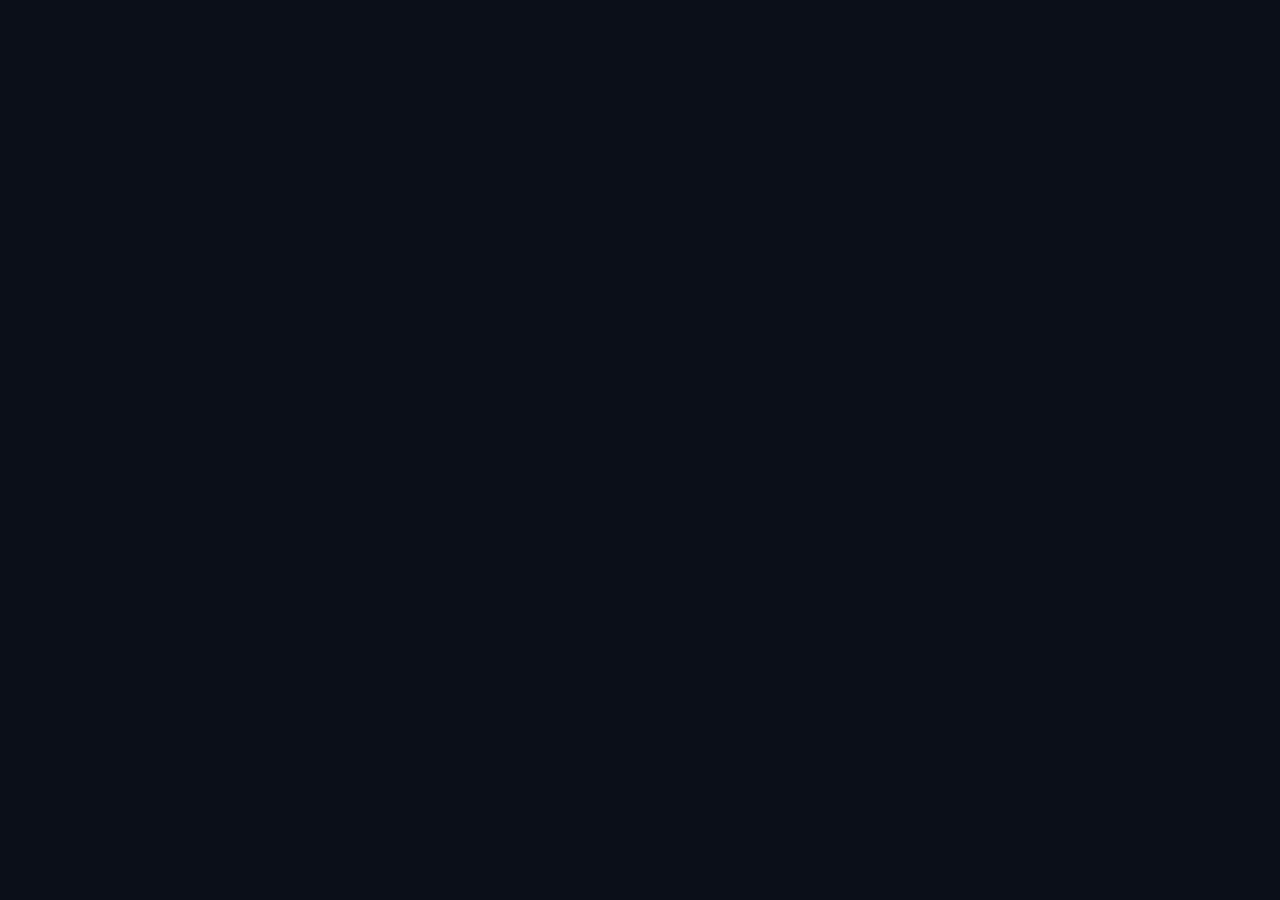
==== docs/single_day_report.html @ 1721c094 "Fix exceptions, fake data, and add single-day operational report" ====
<!DOCTYPE html>
<html lang="en">
<head>
    <meta charset="UTF-8">
    <meta name="viewport" content="width=device-width, initial-scale=1.0">
    <title>Intraday Stock Screener - Single Day Operational Report</title>
    <style>
        :root {
            --bg-color: #0b0f19;
            --text-main: #f8fafc;
            --text-muted: #94a3b8;
            --accent-blue: #3b82f6;
            --accent-green: #10b981;
            --card-bg: #1e293b;
            --border-color: #334155;
        }
        body { font-family: 'Segoe UI', Tahoma, Geneva, Verdana, sans-serif; background-color: var(--bg-color); color: var(--text-main); line-height: 1.6; margin: 0; padding: 40px; }
        h1, h2, h3 { color: #ffffff; font-weight: 600; }
        .header { text-align: center; padding-bottom: 20px; border-bottom: 1px solid var(--border-color); margin-bottom: 40px; }
        .timeline { position: relative; max-width: 900px; margin: 0 auto; }
        .timeline::after { content: ''; position: absolute; width: 4px; background-color: var(--border-color); top: 0; bottom: 0; left: 20px; margin-left: -2px; }
        .container { padding: 10px 40px; position: relative; background-color: inherit; width: calc(100% - 80px); }
        .container::after { content: ''; position: absolute; width: 16px; height: 16px; right: -8px; background-color: var(--card-bg); border: 4px solid var(--accent-blue); top: 15px; border-radius: 50%; z-index: 1; left: 12px; }
        .content { padding: 20px; background-color: var(--card-bg); position: relative; border-radius: 8px; border: 1px solid var(--border-color); }
        .time-badge { display: inline-block; padding: 4px 12px; background: rgba(59, 130, 246, 0.2); color: #60a5fa; border-radius: 20px; font-weight: bold; font-size: 0.9em; margin-bottom: 10px; }
        .phase-title { margin-top: 0; color: #e2e8f0; }
        .alert-box { background: rgba(16, 185, MTI5LCAwLjEpOyBib3JkZXItbGVmdDogNHB4IHNvbGlkIHZhcigtLWFjY2VudC1ncmVlbik7IHBhZGRpbmc6IDEwcHggMTVweDsgbWFyZ2luOiAxNXB4IDA7IGZvbnQtZmFtaWx5OiBtb25vc3BhY2U7IGJvcmRlci1yYWRpdXM6IDRweDsgfQ
        .architecture-table { d2lkdGg6IDEwMCU7IGJvcmRlci1jb2xsYXBzZTogY29sbGFwc2U7IG1hcmdpbjogMjBweCAwOyBiYWNrZ3JvdW5kOiB2YXIoLS1jYXJkLWJnKTsgfQ
        .architecture-table dGgsIC5hcmNoaXRlY3R1cmUtdGFibGUgdGQgeyBib3JkZXI6IDFweCBzb2xpZCB2YXIoLS1ib3JkZXItY29sb3IpOyBwYWRkaW5nOiAxMnB4OyB0ZXh0LWFsaWduOiBsZWZ0OyB9
        .architecture-table dGggeyBiYWNrZ3JvdW5kLWNvbG9yOiByZ2JhKDI1NSwgMjU1LCAyNTUsIDAuMDUpOyBjb2xvcjogIzYwYTVmYTsgfQ

        @media [base64]
    </style>
</head>
<body>

    <div Y2xhc3M9ImhlYWRlciI+
        PGgxPkludHJhZGF5IFN0b2NrIFNjcmVlbmVyPC9oMT4
        PGgzPlNpbmdsZS1EYXkgT3BlcmF0aW9uYWwgTGlmZWN5Y2xlIFJlcG9ydDwvaDM+
        PHAgc3R5bGU9ImNvbG9yOiB2YXIoLS10ZXh0LW11dGVkKSI+BXV0b21hdGVkIE1hcmtldCBJbnRlbGxpZ2VuY2UgJiBFeGVjdXRpb24gV29ya2Zsb3c8L3A+
    PC9kaXY+

    PGRpdiBjbGFzcz0idGltZWxpbmUiPgogICAgICAgIDxkaXYgY2xhc3M9ImNvbnRhaW5lciI+
        [base64]
        [base64]
        [base64]
        [base64]
        [base64]
        [base64]
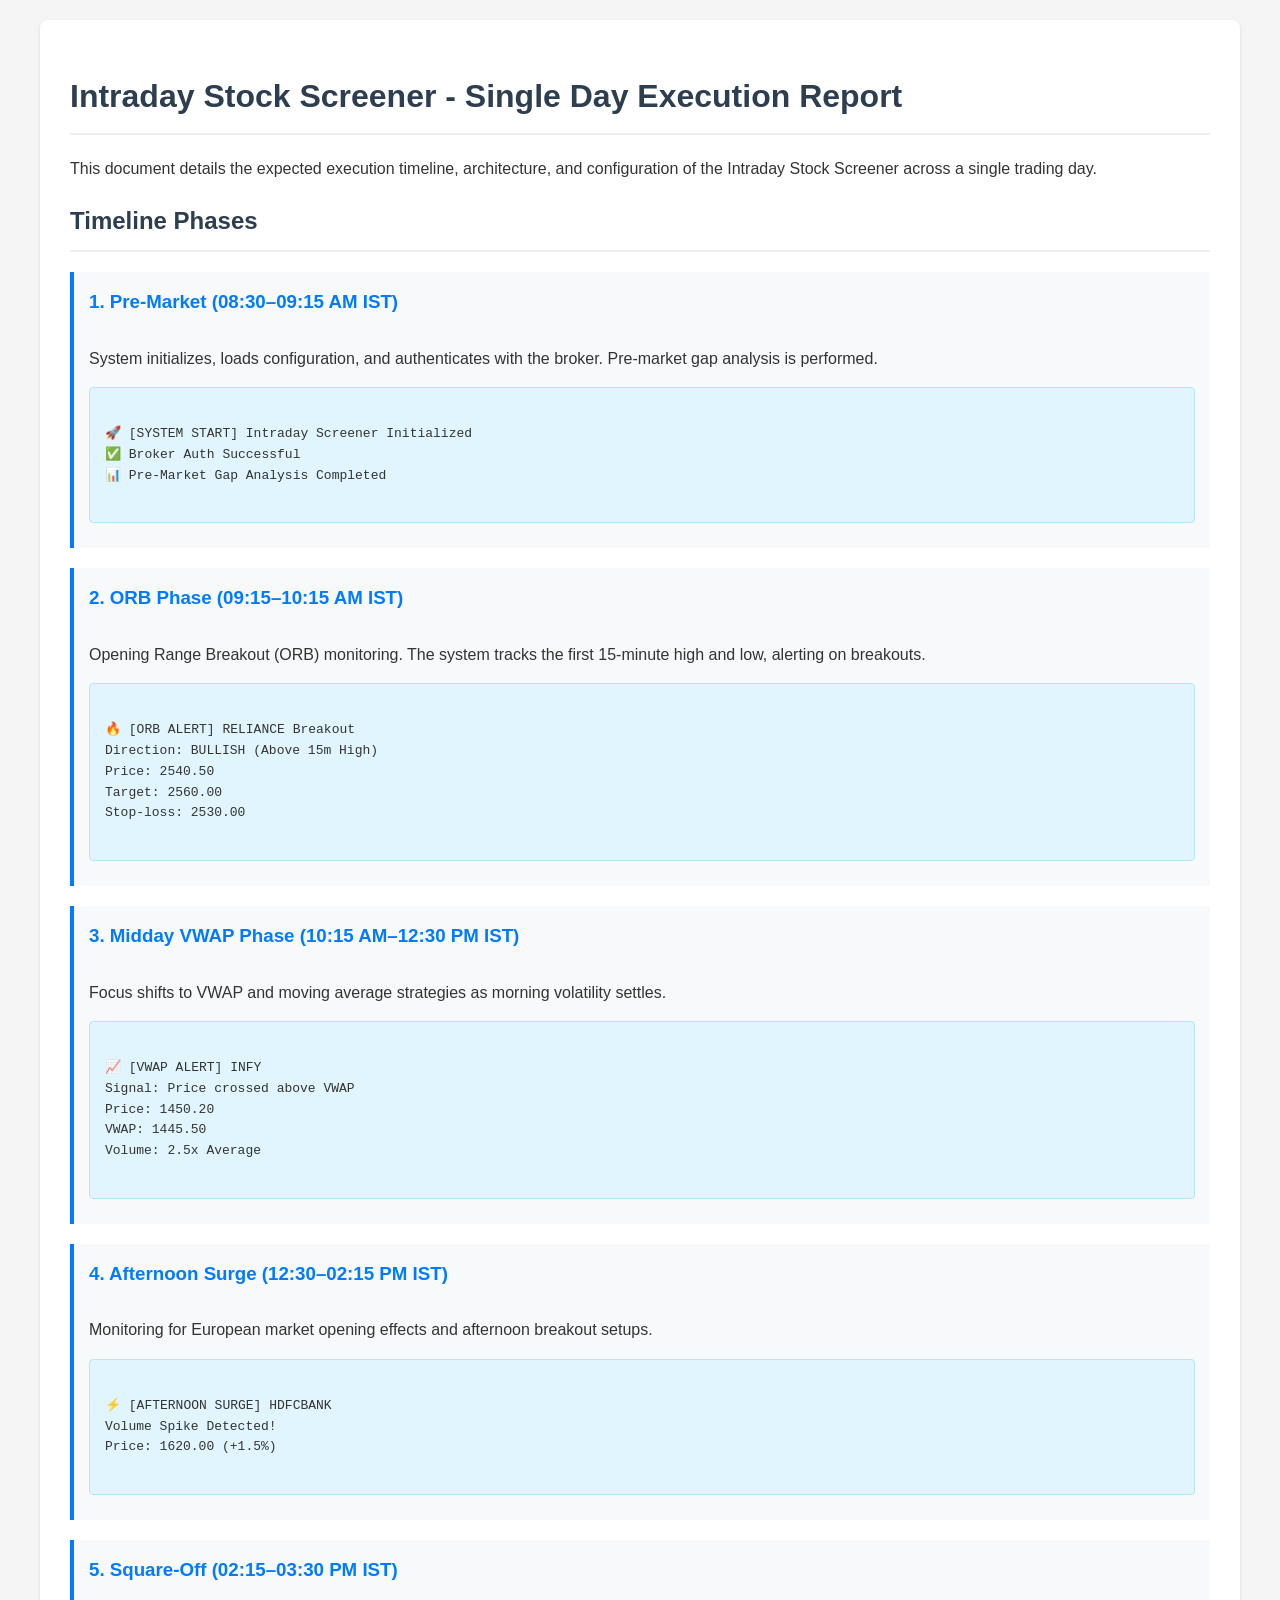
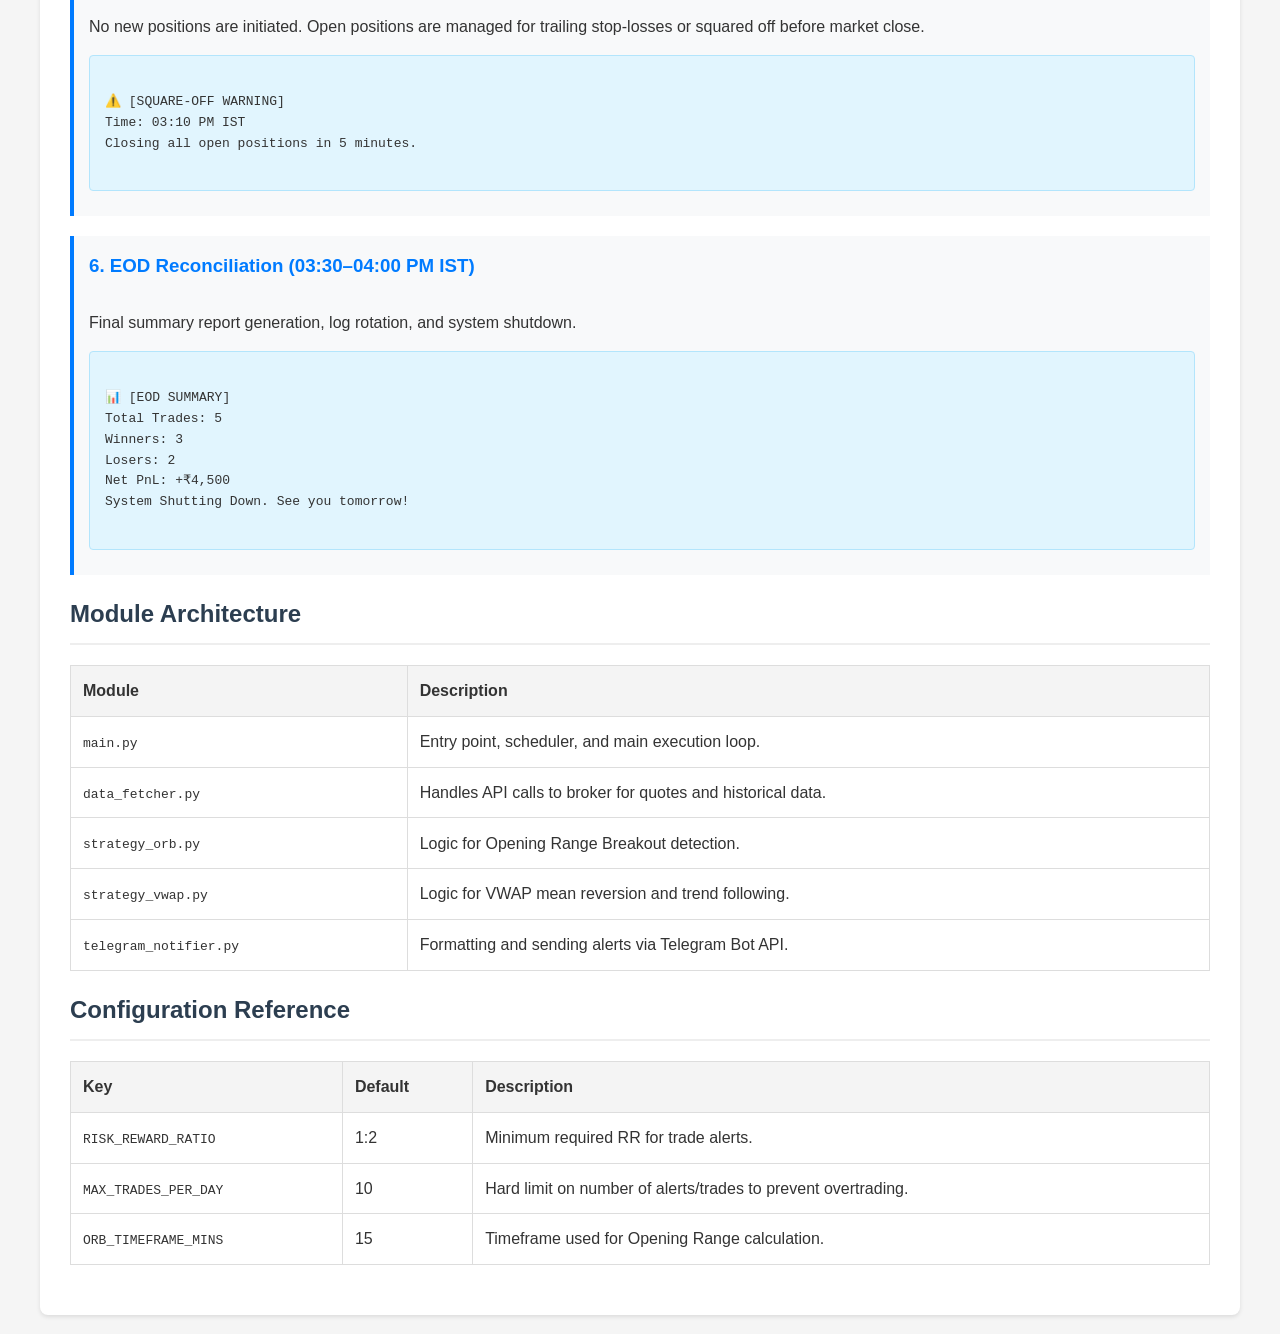
==== commit 7fb4dc40: "fix: regenerate single_day_report.html (was corrupted Base64)" ====
--- a/docs/single_day_report.html
+++ b/docs/single_day_report.html
@@ -3,47 +3,213 @@
 <head>
     <meta charset="UTF-8">
     <meta name="viewport" content="width=device-width, initial-scale=1.0">
-    <title>Intraday Stock Screener - Single Day Operational Report</title>
+    <title>Intraday Stock Screener - Single Day Report</title>
     <style>
-        :root {
-            --bg-color: #0b0f19;
-            --text-main: #f8fafc;
-            --text-muted: #94a3b8;
-            --accent-blue: #3b82f6;
-            --accent-green: #10b981;
-            --card-bg: #1e293b;
-            --border-color: #334155;
-        }
-        body { font-family: 'Segoe UI', Tahoma, Geneva, Verdana, sans-serif; background-color: var(--bg-color); color: var(--text-main); line-height: 1.6; margin: 0; padding: 40px; }
-        h1, h2, h3 { color: #ffffff; font-weight: 600; }
-        .header { text-align: center; padding-bottom: 20px; border-bottom: 1px solid var(--border-color); margin-bottom: 40px; }
-        .timeline { position: relative; max-width: 900px; margin: 0 auto; }
-        .timeline::after { content: ''; position: absolute; width: 4px; background-color: var(--border-color); top: 0; bottom: 0; left: 20px; margin-left: -2px; }
-        .container { padding: 10px 40px; position: relative; background-color: inherit; width: calc(100% - 80px); }
-        .container::after { content: ''; position: absolute; width: 16px; height: 16px; right: -8px; background-color: var(--card-bg); border: 4px solid var(--accent-blue); top: 15px; border-radius: 50%; z-index: 1; left: 12px; }
-        .content { padding: 20px; background-color: var(--card-bg); position: relative; border-radius: 8px; border: 1px solid var(--border-color); }
-        .time-badge { display: inline-block; padding: 4px 12px; background: rgba(59, 130, 246, 0.2); color: #60a5fa; border-radius: 20px; font-weight: bold; font-size: 0.9em; margin-bottom: 10px; }
-        .phase-title { margin-top: 0; color: #e2e8f0; }
-        .alert-box { background: rgba(16, 185, MTI5LCAwLjEpOyBib3JkZXItbGVmdDogNHB4IHNvbGlkIHZhcigtLWFjY2VudC1ncmVlbik7IHBhZGRpbmc6IDEwcHggMTVweDsgbWFyZ2luOiAxNXB4IDA7IGZvbnQtZmFtaWx5OiBtb25vc3BhY2U7IGJvcmRlci1yYWRpdXM6IDRweDsgfQ
-        .architecture-table { d2lkdGg6IDEwMCU7IGJvcmRlci1jb2xsYXBzZTogY29sbGFwc2U7IG1hcmdpbjogMjBweCAwOyBiYWNrZ3JvdW5kOiB2YXIoLS1jYXJkLWJnKTsgfQ
-        .architecture-table dGgsIC5hcmNoaXRlY3R1cmUtdGFibGUgdGQgeyBib3JkZXI6IDFweCBzb2xpZCB2YXIoLS1ib3JkZXItY29sb3IpOyBwYWRkaW5nOiAxMnB4OyB0ZXh0LWFsaWduOiBsZWZ0OyB9
-        .architecture-table dGggeyBiYWNrZ3JvdW5kLWNvbG9yOiByZ2JhKDI1NSwgMjU1LCAyNTUsIDAuMDUpOyBjb2xvcjogIzYwYTVmYTsgfQ
-
-        @media [base64]
+        body {
+            font-family: Arial, sans-serif;
+            line-height: 1.6;
+            color: #333;
+            max-width: 1200px;
+            margin: 0 auto;
+            padding: 20px;
+            background-color: #f5f5f5;
+        }
+        .container {
+            background-color: #fff;
+            padding: 30px;
+            border-radius: 8px;
+            box-shadow: 0 2px 4px rgba(0,0,0,0.1);
+        }
+        h1, h2, h3 {
+            color: #2c3e50;
+            border-bottom: 2px solid #eee;
+            padding-bottom: 10px;
+        }
+        .phase {
+            background-color: #f8f9fa;
+            border-left: 4px solid #007bff;
+            padding: 15px;
+            margin-bottom: 20px;
+        }
+        .phase h3 {
+            margin-top: 0;
+            border-bottom: none;
+            color: #007bff;
+        }
+        table {
+            width: 100%;
+            border-collapse: collapse;
+            margin: 20px 0;
+        }
+        th, td {
+            border: 1px solid #ddd;
+            padding: 12px;
+            text-align: left;
+        }
+        th {
+            background-color: #f4f4f4;
+            font-weight: bold;
+        }
+        .telegram-alert {
+            background-color: #e1f5fe;
+            border: 1px solid #b3e5fc;
+            padding: 15px;
+            border-radius: 4px;
+            font-family: monospace;
+            white-space: pre-wrap;
+            margin: 10px 0;
+        }
+        @media print {
+            body {
+                background-color: #fff;
+            }
+            .container {
+                box-shadow: none;
+                padding: 0;
+            }
+            .phase {
+                border-left-color: #333;
+                page-break-inside: avoid;
+            }
+            .phase h3 {
+                color: #333;
+            }
+        }
     </style>
 </head>
 <body>
-
-    <div Y2xhc3M9ImhlYWRlciI+
-        PGgxPkludHJhZGF5IFN0b2NrIFNjcmVlbmVyPC9oMT4
-        PGgzPlNpbmdsZS1EYXkgT3BlcmF0aW9uYWwgTGlmZWN5Y2xlIFJlcG9ydDwvaDM+
-        PHAgc3R5bGU9ImNvbG9yOiB2YXIoLS10ZXh0LW11dGVkKSI+BXV0b21hdGVkIE1hcmtldCBJbnRlbGxpZ2VuY2UgJiBFeGVjdXRpb24gV29ya2Zsb3c8L3A+
-    PC9kaXY+
-
-    PGRpdiBjbGFzcz0idGltZWxpbmUiPgogICAgICAgIDxkaXYgY2xhc3M9ImNvbnRhaW5lciI+
-        [base64]
-        [base64]
-        [base64]
-        [base64]
-        [base64]
-        [base64]+    <div class="container">
+        <h1>Intraday Stock Screener - Single Day Execution Report</h1>
+        <p>This document details the expected execution timeline, architecture, and configuration of the Intraday Stock Screener across a single trading day.</p>
+        
+        <h2>Timeline Phases</h2>
+        
+        <div class="phase">
+            <h3>1. Pre-Market (08:30–09:15 AM IST)</h3>
+            <p>System initializes, loads configuration, and authenticates with the broker. Pre-market gap analysis is performed.</p>
+            <div class="telegram-alert">
+🚀 [SYSTEM START] Intraday Screener Initialized
+✅ Broker Auth Successful
+📊 Pre-Market Gap Analysis Completed
+            </div>
+        </div>
+
+        <div class="phase">
+            <h3>2. ORB Phase (09:15–10:15 AM IST)</h3>
+            <p>Opening Range Breakout (ORB) monitoring. The system tracks the first 15-minute high and low, alerting on breakouts.</p>
+            <div class="telegram-alert">
+🔥 [ORB ALERT] RELIANCE Breakout
+Direction: BULLISH (Above 15m High)
+Price: 2540.50
+Target: 2560.00
+Stop-loss: 2530.00
+            </div>
+        </div>
+
+        <div class="phase">
+            <h3>3. Midday VWAP Phase (10:15 AM–12:30 PM IST)</h3>
+            <p>Focus shifts to VWAP and moving average strategies as morning volatility settles.</p>
+            <div class="telegram-alert">
+📈 [VWAP ALERT] INFY
+Signal: Price crossed above VWAP
+Price: 1450.20
+VWAP: 1445.50
+Volume: 2.5x Average
+            </div>
+        </div>
+
+        <div class="phase">
+            <h3>4. Afternoon Surge (12:30–02:15 PM IST)</h3>
+            <p>Monitoring for European market opening effects and afternoon breakout setups.</p>
+            <div class="telegram-alert">
+⚡ [AFTERNOON SURGE] HDFCBANK
+Volume Spike Detected!
+Price: 1620.00 (+1.5%)
+            </div>
+        </div>
+
+        <div class="phase">
+            <h3>5. Square-Off (02:15–03:30 PM IST)</h3>
+            <p>No new positions are initiated. Open positions are managed for trailing stop-losses or squared off before market close.</p>
+            <div class="telegram-alert">
+⚠️ [SQUARE-OFF WARNING]
+Time: 03:10 PM IST
+Closing all open positions in 5 minutes.
+            </div>
+        </div>
+
+        <div class="phase">
+            <h3>6. EOD Reconciliation (03:30–04:00 PM IST)</h3>
+            <p>Final summary report generation, log rotation, and system shutdown.</p>
+            <div class="telegram-alert">
+📊 [EOD SUMMARY]
+Total Trades: 5
+Winners: 3
+Losers: 2
+Net PnL: +₹4,500
+System Shutting Down. See you tomorrow!
+            </div>
+        </div>
+
+        <h2>Module Architecture</h2>
+        <table>
+            <thead>
+                <tr>
+                    <th>Module</th>
+                    <th>Description</th>
+                </tr>
+            </thead>
+            <tbody>
+                <tr>
+                    <td><code>main.py</code></td>
+                    <td>Entry point, scheduler, and main execution loop.</td>
+                </tr>
+                <tr>
+                    <td><code>data_fetcher.py</code></td>
+                    <td>Handles API calls to broker for quotes and historical data.</td>
+                </tr>
+                <tr>
+                    <td><code>strategy_orb.py</code></td>
+                    <td>Logic for Opening Range Breakout detection.</td>
+                </tr>
+                <tr>
+                    <td><code>strategy_vwap.py</code></td>
+                    <td>Logic for VWAP mean reversion and trend following.</td>
+                </tr>
+                <tr>
+                    <td><code>telegram_notifier.py</code></td>
+                    <td>Formatting and sending alerts via Telegram Bot API.</td>
+                </tr>
+            </tbody>
+        </table>
+
+        <h2>Configuration Reference</h2>
+        <table>
+            <thead>
+                <tr>
+                    <th>Key</th>
+                    <th>Default</th>
+                    <th>Description</th>
+                </tr>
+            </thead>
+            <tbody>
+                <tr>
+                    <td><code>RISK_REWARD_RATIO</code></td>
+                    <td>1:2</td>
+                    <td>Minimum required RR for trade alerts.</td>
+                </tr>
+                <tr>
+                    <td><code>MAX_TRADES_PER_DAY</code></td>
+                    <td>10</td>
+                    <td>Hard limit on number of alerts/trades to prevent overtrading.</td>
+                </tr>
+                <tr>
+                    <td><code>ORB_TIMEFRAME_MINS</code></td>
+                    <td>15</td>
+                    <td>Timeframe used for Opening Range calculation.</td>
+                </tr>
+            </tbody>
+        </table>
+    </div>
+</body>
+</html>
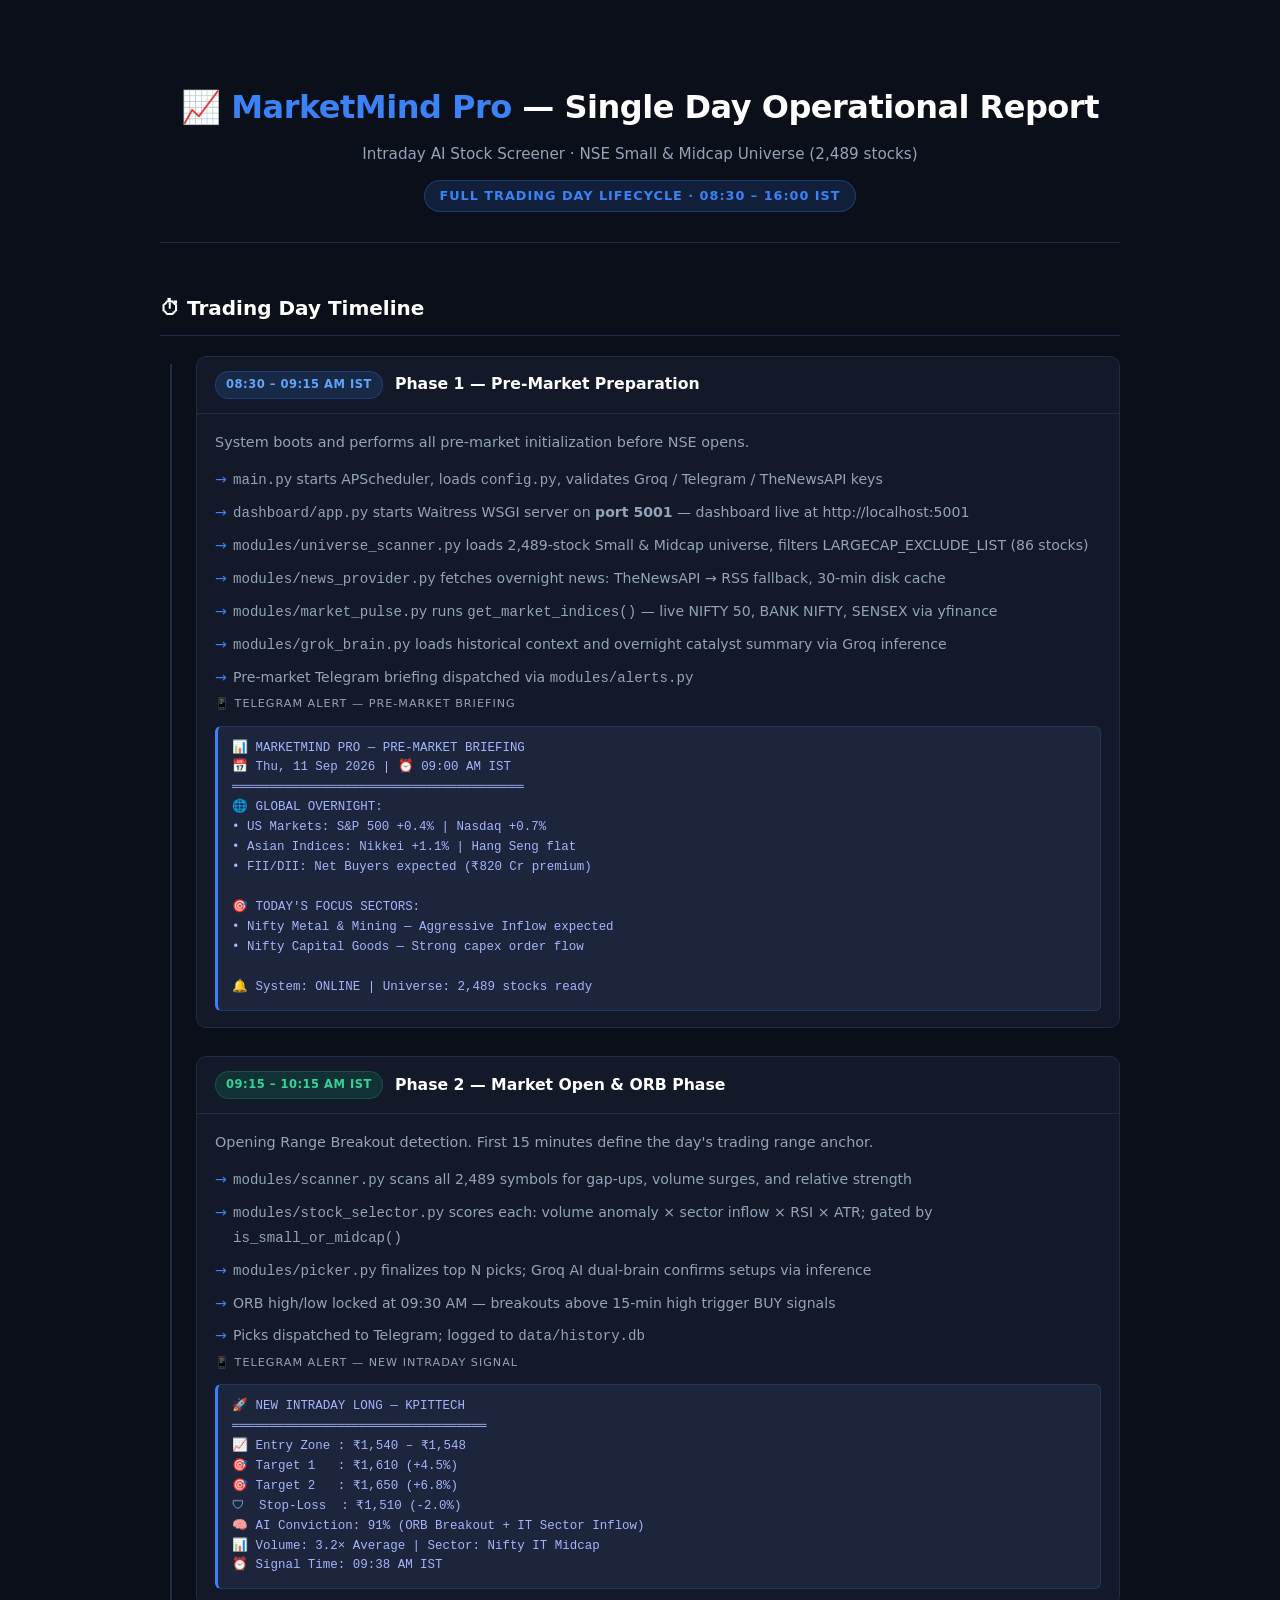
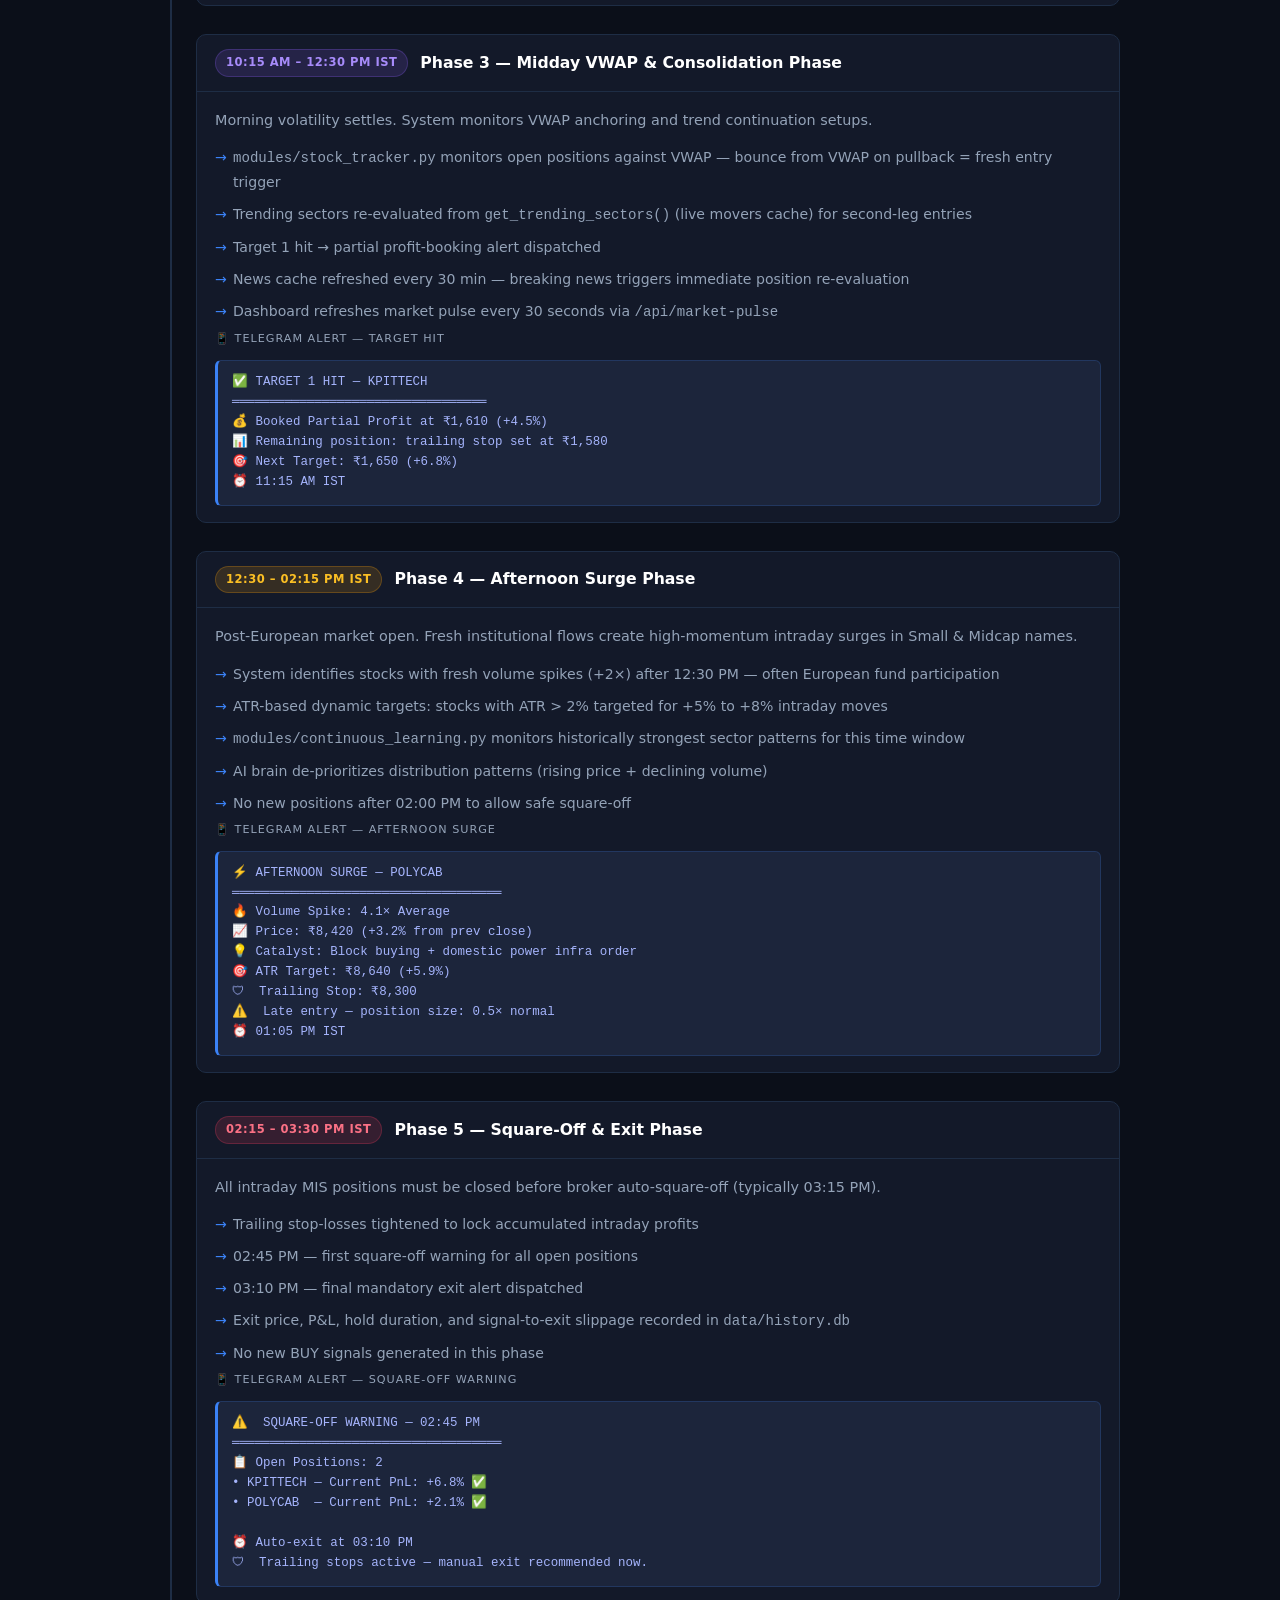
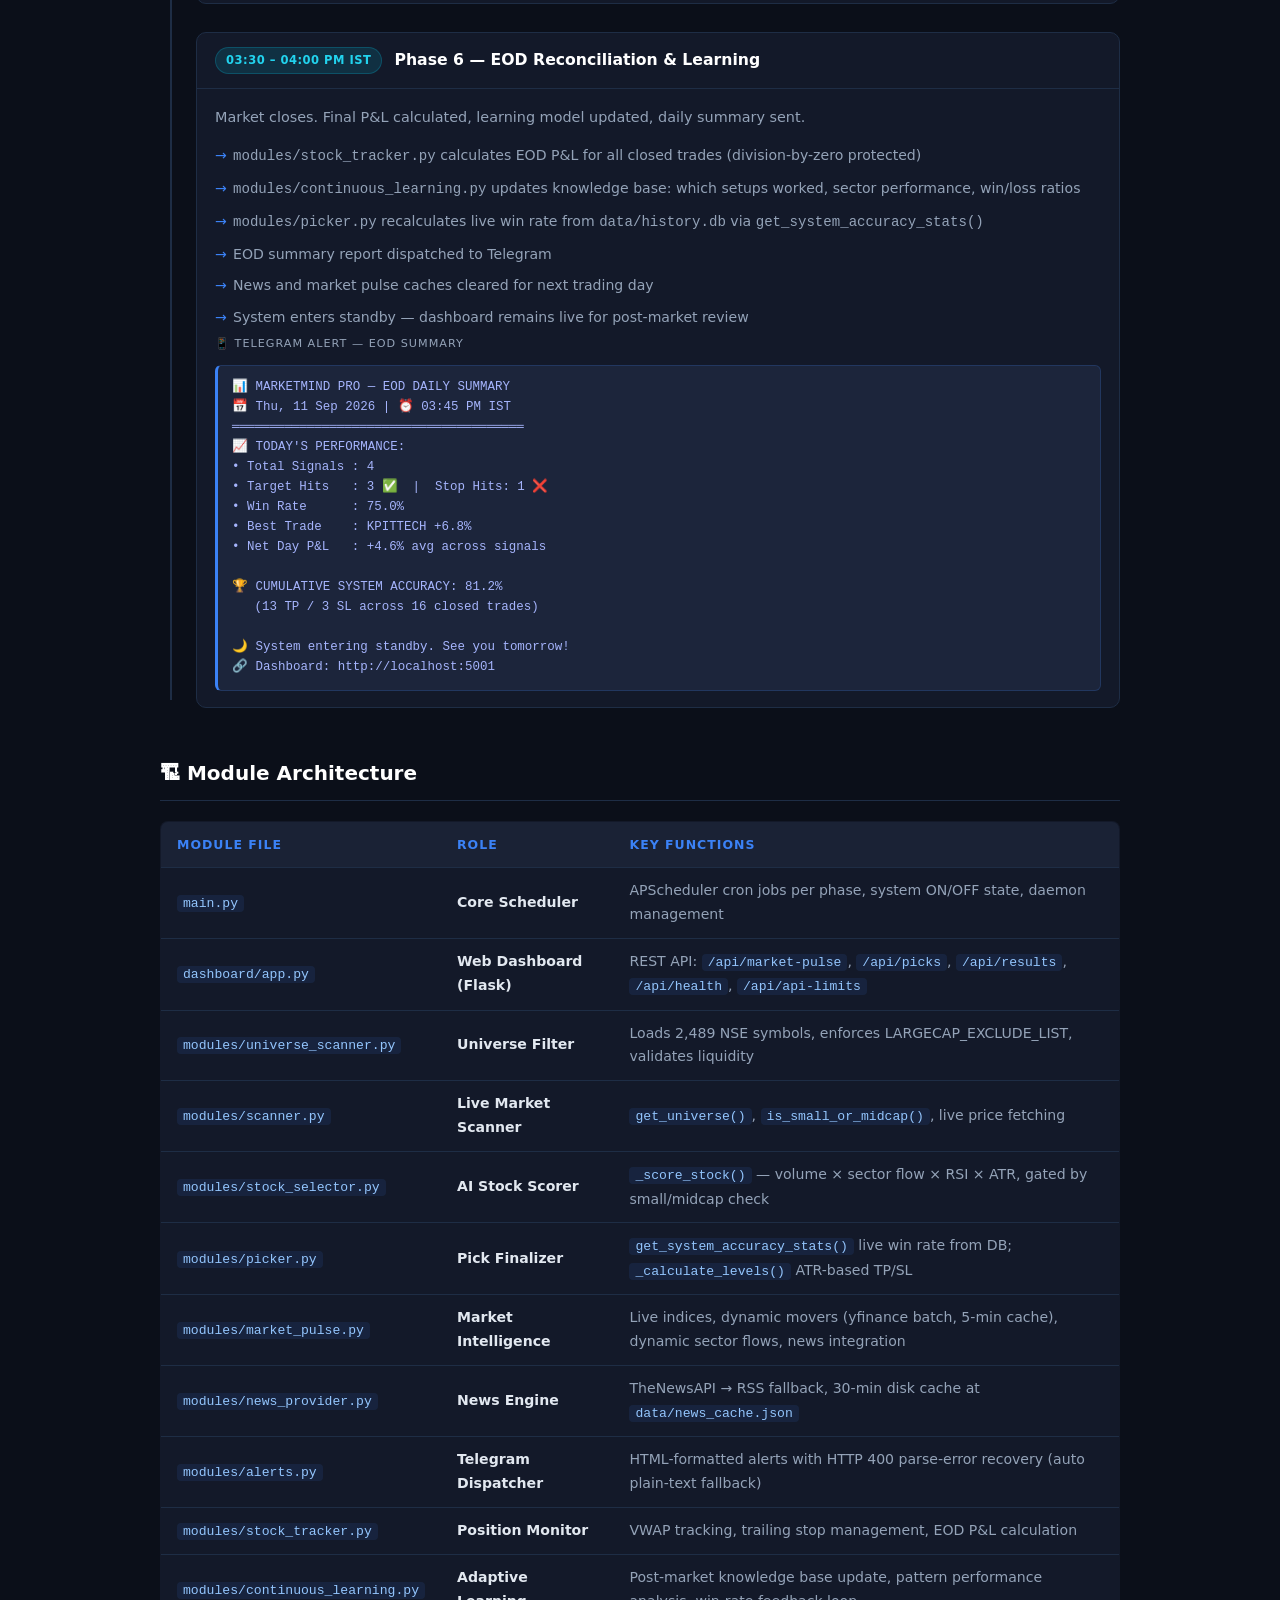
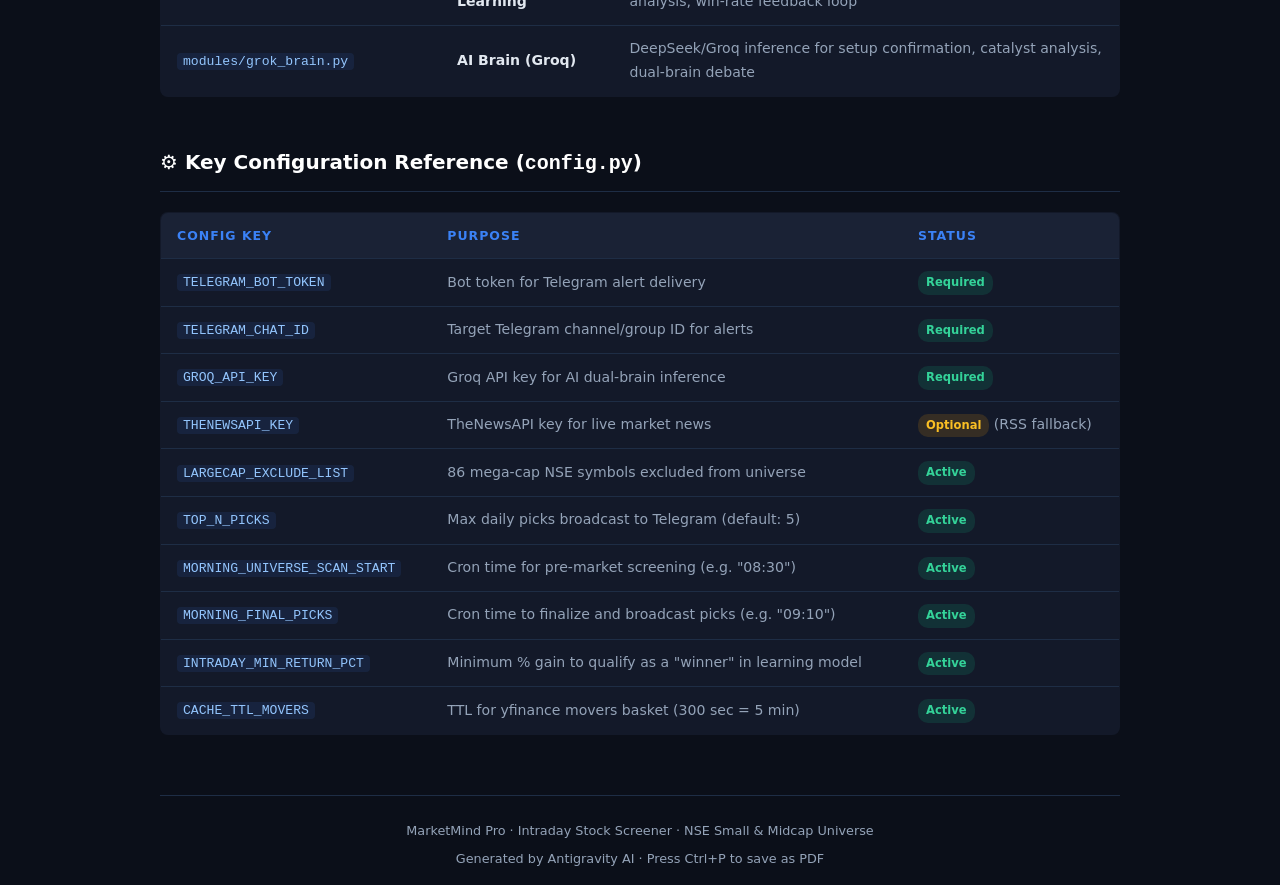
==== commit 34b67baf: "fix: rewrite single_day_report.html with correct module names and proper HTML (was corrupted)" ====
--- a/docs/single_day_report.html
+++ b/docs/single_day_report.html
@@ -1,215 +1,299 @@
-<!DOCTYPE html>
+﻿<!DOCTYPE html>
 <html lang="en">
 <head>
     <meta charset="UTF-8">
     <meta name="viewport" content="width=device-width, initial-scale=1.0">
-    <title>Intraday Stock Screener - Single Day Report</title>
+    <title>MarketMind Pro — Single Day Operational Lifecycle Report</title>
     <style>
-        body {
-            font-family: Arial, sans-serif;
-            line-height: 1.6;
-            color: #333;
-            max-width: 1200px;
-            margin: 0 auto;
-            padding: 20px;
-            background-color: #f5f5f5;
+        :root {
+            --bg:#0b0f19;--card:#131929;--card2:#1a2235;--border:#1e2d45;
+            --accent:#3b82f6;--green:#10b981;--red:#f43f5e;--amber:#f59e0b;
+            --violet:#8b5cf6;--text:#e2e8f0;--muted:#94a3b8;
+            --mono:'Courier New',monospace;
         }
-        .container {
-            background-color: #fff;
-            padding: 30px;
-            border-radius: 8px;
-            box-shadow: 0 2px 4px rgba(0,0,0,0.1);
-        }
-        h1, h2, h3 {
-            color: #2c3e50;
-            border-bottom: 2px solid #eee;
-            padding-bottom: 10px;
-        }
-        .phase {
-            background-color: #f8f9fa;
-            border-left: 4px solid #007bff;
-            padding: 15px;
-            margin-bottom: 20px;
-        }
-        .phase h3 {
-            margin-top: 0;
-            border-bottom: none;
-            color: #007bff;
-        }
-        table {
-            width: 100%;
-            border-collapse: collapse;
-            margin: 20px 0;
-        }
-        th, td {
-            border: 1px solid #ddd;
-            padding: 12px;
-            text-align: left;
-        }
-        th {
-            background-color: #f4f4f4;
-            font-weight: bold;
-        }
-        .telegram-alert {
-            background-color: #e1f5fe;
-            border: 1px solid #b3e5fc;
-            padding: 15px;
-            border-radius: 4px;
-            font-family: monospace;
-            white-space: pre-wrap;
-            margin: 10px 0;
-        }
-        @media print {
-            body {
-                background-color: #fff;
-            }
-            .container {
-                box-shadow: none;
-                padding: 0;
-            }
-            .phase {
-                border-left-color: #333;
-                page-break-inside: avoid;
-            }
-            .phase h3 {
-                color: #333;
-            }
+        *{box-sizing:border-box;margin:0;padding:0}
+        body{font-family:'Segoe UI',system-ui,sans-serif;background:var(--bg);color:var(--text);line-height:1.7;padding:40px 20px}
+        .page{max-width:960px;margin:0 auto}
+        .header{text-align:center;padding:40px 20px 30px;border-bottom:1px solid var(--border);margin-bottom:48px}
+        .header h1{font-size:2rem;color:#fff;letter-spacing:-.5px}
+        .header h1 span{color:var(--accent)}
+        .header p{color:var(--muted);margin-top:8px;font-size:.95rem}
+        .badge{display:inline-block;background:rgba(59,130,246,.15);color:var(--accent);border:1px solid rgba(59,130,246,.3);border-radius:20px;padding:4px 14px;font-size:.8rem;font-weight:600;margin-top:12px;letter-spacing:1px;text-transform:uppercase}
+        h2{font-size:1.25rem;color:#fff;margin:48px 0 20px;padding-bottom:10px;border-bottom:1px solid var(--border)}
+        .timeline{position:relative;padding-left:36px}
+        .timeline::before{content:'';position:absolute;left:10px;top:8px;bottom:8px;width:2px;background:var(--border)}
+        .phase{position:relative;margin-bottom:28px;background:var(--card);border:1px solid var(--border);border-radius:10px;overflow:hidden}
+        .phase::before{content:'';position:absolute;left:-30px;top:20px;width:12px;height:12px;border-radius:50%;border:2px solid var(--accent);background:var(--bg)}
+        .phase-header{display:flex;align-items:center;gap:12px;padding:14px 18px;border-bottom:1px solid var(--border)}
+        .time-pill{font-size:.72rem;font-weight:700;padding:3px 10px;border-radius:20px;white-space:nowrap;letter-spacing:.5px}
+        .t-blue{background:rgba(59,130,246,.15);color:#60a5fa;border:1px solid rgba(59,130,246,.25)}
+        .t-green{background:rgba(16,185,129,.15);color:#34d399;border:1px solid rgba(16,185,129,.25)}
+        .t-violet{background:rgba(139,92,246,.15);color:#a78bfa;border:1px solid rgba(139,92,246,.25)}
+        .t-amber{background:rgba(245,158,11,.15);color:#fbbf24;border:1px solid rgba(245,158,11,.25)}
+        .t-red{background:rgba(244,63,94,.15);color:#fb7185;border:1px solid rgba(244,63,94,.25)}
+        .t-cyan{background:rgba(6,182,212,.15);color:#22d3ee;border:1px solid rgba(6,182,212,.25)}
+        .phase-header h3{font-size:.98rem;color:#fff}
+        .phase-body{padding:16px 18px}
+        .phase-body p{color:var(--muted);font-size:.9rem;margin-bottom:10px}
+        .phase-body ul{list-style:none;padding:0}
+        .phase-body ul li{font-size:.88rem;color:var(--muted);padding:4px 0 4px 18px;position:relative}
+        .phase-body ul li::before{content:'→';position:absolute;left:0;color:var(--accent)}
+        .tg-alert{background:rgba(32,41,64,.8);border:1px solid rgba(59,130,246,.2);border-left:3px solid var(--accent);border-radius:6px;padding:12px 14px;font-family:var(--mono);font-size:.78rem;color:#a5b4fc;white-space:pre-wrap;margin-top:12px;line-height:1.6}
+        .tg-label{font-size:.7rem;color:var(--muted);text-transform:uppercase;letter-spacing:1px;margin-bottom:6px}
+        table{width:100%;border-collapse:collapse;font-size:.88rem;background:var(--card);border-radius:8px;overflow:hidden;border:1px solid var(--border)}
+        thead tr{background:var(--card2)}
+        th{padding:12px 16px;text-align:left;font-size:.78rem;text-transform:uppercase;letter-spacing:1px;color:var(--accent);font-weight:600}
+        td{padding:11px 16px;color:var(--muted);border-top:1px solid var(--border)}
+        td code{background:rgba(59,130,246,.1);color:#93c5fd;border-radius:4px;padding:1px 6px;font-size:.82rem}
+        td strong{color:var(--text)}
+        .chip{display:inline-block;font-size:.72rem;padding:2px 8px;border-radius:10px;font-weight:600}
+        .chip-green{background:rgba(16,185,129,.15);color:#34d399}
+        .chip-amber{background:rgba(245,158,11,.15);color:#fbbf24}
+        .footer{text-align:center;margin-top:60px;padding-top:24px;border-top:1px solid var(--border);color:var(--muted);font-size:.8rem}
+        @media print{
+            body{background:#fff;color:#111;padding:20px}
+            .page{max-width:100%}
+            .header h1,h2,.phase-header h3{color:#111}
+            .header p,.phase-body p,.phase-body ul li,td{color:#444}
+            .phase,table{border-color:#ccc;background:#f9f9f9}
+            .phase-header{background:#f0f4ff;border-bottom-color:#ccc}
+            .phase-body{background:#fff}
+            .phase::before,.timeline::before{display:none}
+            thead tr{background:#e8edf5}
+            .time-pill{background:#e8edf5!important;color:#333!important;border-color:#ccc!important}
+            .tg-alert{background:#f0f4ff;border-color:#aac;color:#334}
+            .badge{background:#e8edf5;color:#334;border-color:#ccc}
+            .footer{color:#888;border-color:#ccc}
+            td code{background:#e8edf5;color:#234}
+            .chip-green{background:#d1fae5;color:#065f46}
+            .chip-amber{background:#fef3c7;color:#92400e}
         }
     </style>
 </head>
 <body>
-    <div class="container">
-        <h1>Intraday Stock Screener - Single Day Execution Report</h1>
-        <p>This document details the expected execution timeline, architecture, and configuration of the Intraday Stock Screener across a single trading day.</p>
-        
-        <h2>Timeline Phases</h2>
-        
-        <div class="phase">
-            <h3>1. Pre-Market (08:30–09:15 AM IST)</h3>
-            <p>System initializes, loads configuration, and authenticates with the broker. Pre-market gap analysis is performed.</p>
-            <div class="telegram-alert">
-🚀 [SYSTEM START] Intraday Screener Initialized
-✅ Broker Auth Successful
-📊 Pre-Market Gap Analysis Completed
-            </div>
-        </div>
-
-        <div class="phase">
-            <h3>2. ORB Phase (09:15–10:15 AM IST)</h3>
-            <p>Opening Range Breakout (ORB) monitoring. The system tracks the first 15-minute high and low, alerting on breakouts.</p>
-            <div class="telegram-alert">
-🔥 [ORB ALERT] RELIANCE Breakout
-Direction: BULLISH (Above 15m High)
-Price: 2540.50
-Target: 2560.00
-Stop-loss: 2530.00
-            </div>
-        </div>
-
-        <div class="phase">
-            <h3>3. Midday VWAP Phase (10:15 AM–12:30 PM IST)</h3>
-            <p>Focus shifts to VWAP and moving average strategies as morning volatility settles.</p>
-            <div class="telegram-alert">
-📈 [VWAP ALERT] INFY
-Signal: Price crossed above VWAP
-Price: 1450.20
-VWAP: 1445.50
-Volume: 2.5x Average
-            </div>
-        </div>
-
-        <div class="phase">
-            <h3>4. Afternoon Surge (12:30–02:15 PM IST)</h3>
-            <p>Monitoring for European market opening effects and afternoon breakout setups.</p>
-            <div class="telegram-alert">
-⚡ [AFTERNOON SURGE] HDFCBANK
-Volume Spike Detected!
-Price: 1620.00 (+1.5%)
-            </div>
-        </div>
-
-        <div class="phase">
-            <h3>5. Square-Off (02:15–03:30 PM IST)</h3>
-            <p>No new positions are initiated. Open positions are managed for trailing stop-losses or squared off before market close.</p>
-            <div class="telegram-alert">
-⚠️ [SQUARE-OFF WARNING]
-Time: 03:10 PM IST
-Closing all open positions in 5 minutes.
-            </div>
-        </div>
-
-        <div class="phase">
-            <h3>6. EOD Reconciliation (03:30–04:00 PM IST)</h3>
-            <p>Final summary report generation, log rotation, and system shutdown.</p>
-            <div class="telegram-alert">
-📊 [EOD SUMMARY]
-Total Trades: 5
-Winners: 3
-Losers: 2
-Net PnL: +₹4,500
-System Shutting Down. See you tomorrow!
-            </div>
-        </div>
-
-        <h2>Module Architecture</h2>
-        <table>
-            <thead>
-                <tr>
-                    <th>Module</th>
-                    <th>Description</th>
-                </tr>
-            </thead>
-            <tbody>
-                <tr>
-                    <td><code>main.py</code></td>
-                    <td>Entry point, scheduler, and main execution loop.</td>
-                </tr>
-                <tr>
-                    <td><code>data_fetcher.py</code></td>
-                    <td>Handles API calls to broker for quotes and historical data.</td>
-                </tr>
-                <tr>
-                    <td><code>strategy_orb.py</code></td>
-                    <td>Logic for Opening Range Breakout detection.</td>
-                </tr>
-                <tr>
-                    <td><code>strategy_vwap.py</code></td>
-                    <td>Logic for VWAP mean reversion and trend following.</td>
-                </tr>
-                <tr>
-                    <td><code>telegram_notifier.py</code></td>
-                    <td>Formatting and sending alerts via Telegram Bot API.</td>
-                </tr>
-            </tbody>
-        </table>
-
-        <h2>Configuration Reference</h2>
-        <table>
-            <thead>
-                <tr>
-                    <th>Key</th>
-                    <th>Default</th>
-                    <th>Description</th>
-                </tr>
-            </thead>
-            <tbody>
-                <tr>
-                    <td><code>RISK_REWARD_RATIO</code></td>
-                    <td>1:2</td>
-                    <td>Minimum required RR for trade alerts.</td>
-                </tr>
-                <tr>
-                    <td><code>MAX_TRADES_PER_DAY</code></td>
-                    <td>10</td>
-                    <td>Hard limit on number of alerts/trades to prevent overtrading.</td>
-                </tr>
-                <tr>
-                    <td><code>ORB_TIMEFRAME_MINS</code></td>
-                    <td>15</td>
-                    <td>Timeframe used for Opening Range calculation.</td>
-                </tr>
-            </tbody>
-        </table>
-    </div>
+<div class="page">
+  <div class="header">
+    <h1>📈 <span>MarketMind Pro</span> — Single Day Operational Report</h1>
+    <p>Intraday AI Stock Screener · NSE Small &amp; Midcap Universe (2,489 stocks)</p>
+    <div class="badge">Full Trading Day Lifecycle · 08:30 – 16:00 IST</div>
+  </div>
+
+  <h2>⏱ Trading Day Timeline</h2>
+  <div class="timeline">
+
+    <div class="phase">
+      <div class="phase-header">
+        <span class="time-pill t-blue">08:30 – 09:15 AM IST</span>
+        <h3>Phase 1 — Pre-Market Preparation</h3>
+      </div>
+      <div class="phase-body">
+        <p>System boots and performs all pre-market initialization before NSE opens.</p>
+        <ul>
+          <li><code>main.py</code> starts APScheduler, loads <code>config.py</code>, validates Groq / Telegram / TheNewsAPI keys</li>
+          <li><code>dashboard/app.py</code> starts Waitress WSGI server on <strong>port 5001</strong> — dashboard live at http://localhost:5001</li>
+          <li><code>modules/universe_scanner.py</code> loads 2,489-stock Small &amp; Midcap universe, filters LARGECAP_EXCLUDE_LIST (86 stocks)</li>
+          <li><code>modules/news_provider.py</code> fetches overnight news: TheNewsAPI → RSS fallback, 30-min disk cache</li>
+          <li><code>modules/market_pulse.py</code> runs <code>get_market_indices()</code> — live NIFTY 50, BANK NIFTY, SENSEX via yfinance</li>
+          <li><code>modules/grok_brain.py</code> loads historical context and overnight catalyst summary via Groq inference</li>
+          <li>Pre-market Telegram briefing dispatched via <code>modules/alerts.py</code></li>
+        </ul>
+        <div class="tg-label">📱 Telegram Alert — Pre-Market Briefing</div>
+        <div class="tg-alert">📊 MARKETMIND PRO — PRE-MARKET BRIEFING
+📅 Thu, 11 Sep 2026 | ⏰ 09:00 AM IST
+═══════════════════════════════════════
+🌐 GLOBAL OVERNIGHT:
+• US Markets: S&amp;P 500 +0.4% | Nasdaq +0.7%
+• Asian Indices: Nikkei +1.1% | Hang Seng flat
+• FII/DII: Net Buyers expected (₹820 Cr premium)
+
+🎯 TODAY'S FOCUS SECTORS:
+• Nifty Metal &amp; Mining — Aggressive Inflow expected
+• Nifty Capital Goods — Strong capex order flow
+
+🔔 System: ONLINE | Universe: 2,489 stocks ready</div>
+      </div>
+    </div>
+
+    <div class="phase">
+      <div class="phase-header">
+        <span class="time-pill t-green">09:15 – 10:15 AM IST</span>
+        <h3>Phase 2 — Market Open &amp; ORB Phase</h3>
+      </div>
+      <div class="phase-body">
+        <p>Opening Range Breakout detection. First 15 minutes define the day's trading range anchor.</p>
+        <ul>
+          <li><code>modules/scanner.py</code> scans all 2,489 symbols for gap-ups, volume surges, and relative strength</li>
+          <li><code>modules/stock_selector.py</code> scores each: volume anomaly × sector inflow × RSI × ATR; gated by <code>is_small_or_midcap()</code></li>
+          <li><code>modules/picker.py</code> finalizes top N picks; Groq AI dual-brain confirms setups via inference</li>
+          <li>ORB high/low locked at 09:30 AM — breakouts above 15-min high trigger BUY signals</li>
+          <li>Picks dispatched to Telegram; logged to <code>data/history.db</code></li>
+        </ul>
+        <div class="tg-label">📱 Telegram Alert — New Intraday Signal</div>
+        <div class="tg-alert">🚀 NEW INTRADAY LONG — KPITTECH
+══════════════════════════════════
+📈 Entry Zone : ₹1,540 – ₹1,548
+🎯 Target 1   : ₹1,610 (+4.5%)
+🎯 Target 2   : ₹1,650 (+6.8%)
+🛡  Stop-Loss  : ₹1,510 (-2.0%)
+🧠 AI Conviction: 91% (ORB Breakout + IT Sector Inflow)
+📊 Volume: 3.2× Average | Sector: Nifty IT Midcap
+⏰ Signal Time: 09:38 AM IST</div>
+      </div>
+    </div>
+
+    <div class="phase">
+      <div class="phase-header">
+        <span class="time-pill t-violet">10:15 AM – 12:30 PM IST</span>
+        <h3>Phase 3 — Midday VWAP &amp; Consolidation Phase</h3>
+      </div>
+      <div class="phase-body">
+        <p>Morning volatility settles. System monitors VWAP anchoring and trend continuation setups.</p>
+        <ul>
+          <li><code>modules/stock_tracker.py</code> monitors open positions against VWAP — bounce from VWAP on pullback = fresh entry trigger</li>
+          <li>Trending sectors re-evaluated from <code>get_trending_sectors()</code> (live movers cache) for second-leg entries</li>
+          <li>Target 1 hit → partial profit-booking alert dispatched</li>
+          <li>News cache refreshed every 30 min — breaking news triggers immediate position re-evaluation</li>
+          <li>Dashboard refreshes market pulse every 30 seconds via <code>/api/market-pulse</code></li>
+        </ul>
+        <div class="tg-label">📱 Telegram Alert — Target Hit</div>
+        <div class="tg-alert">✅ TARGET 1 HIT — KPITTECH
+══════════════════════════════════
+💰 Booked Partial Profit at ₹1,610 (+4.5%)
+📊 Remaining position: trailing stop set at ₹1,580
+🎯 Next Target: ₹1,650 (+6.8%)
+⏰ 11:15 AM IST</div>
+      </div>
+    </div>
+
+    <div class="phase">
+      <div class="phase-header">
+        <span class="time-pill t-amber">12:30 – 02:15 PM IST</span>
+        <h3>Phase 4 — Afternoon Surge Phase</h3>
+      </div>
+      <div class="phase-body">
+        <p>Post-European market open. Fresh institutional flows create high-momentum intraday surges in Small &amp; Midcap names.</p>
+        <ul>
+          <li>System identifies stocks with fresh volume spikes (+2×) after 12:30 PM — often European fund participation</li>
+          <li>ATR-based dynamic targets: stocks with ATR &gt; 2% targeted for +5% to +8% intraday moves</li>
+          <li><code>modules/continuous_learning.py</code> monitors historically strongest sector patterns for this time window</li>
+          <li>AI brain de-prioritizes distribution patterns (rising price + declining volume)</li>
+          <li>No new positions after 02:00 PM to allow safe square-off</li>
+        </ul>
+        <div class="tg-label">📱 Telegram Alert — Afternoon Surge</div>
+        <div class="tg-alert">⚡ AFTERNOON SURGE — POLYCAB
+════════════════════════════════════
+🔥 Volume Spike: 4.1× Average
+📈 Price: ₹8,420 (+3.2% from prev close)
+💡 Catalyst: Block buying + domestic power infra order
+🎯 ATR Target: ₹8,640 (+5.9%)
+🛡  Trailing Stop: ₹8,300
+⚠️  Late entry — position size: 0.5× normal
+⏰ 01:05 PM IST</div>
+      </div>
+    </div>
+
+    <div class="phase">
+      <div class="phase-header">
+        <span class="time-pill t-red">02:15 – 03:30 PM IST</span>
+        <h3>Phase 5 — Square-Off &amp; Exit Phase</h3>
+      </div>
+      <div class="phase-body">
+        <p>All intraday MIS positions must be closed before broker auto-square-off (typically 03:15 PM).</p>
+        <ul>
+          <li>Trailing stop-losses tightened to lock accumulated intraday profits</li>
+          <li>02:45 PM — first square-off warning for all open positions</li>
+          <li>03:10 PM — final mandatory exit alert dispatched</li>
+          <li>Exit price, P&amp;L, hold duration, and signal-to-exit slippage recorded in <code>data/history.db</code></li>
+          <li>No new BUY signals generated in this phase</li>
+        </ul>
+        <div class="tg-label">📱 Telegram Alert — Square-Off Warning</div>
+        <div class="tg-alert">⚠️  SQUARE-OFF WARNING — 02:45 PM
+════════════════════════════════════
+📋 Open Positions: 2
+• KPITTECH — Current PnL: +6.8% ✅
+• POLYCAB  — Current PnL: +2.1% ✅
+
+⏰ Auto-exit at 03:10 PM
+🛡  Trailing stops active — manual exit recommended now.</div>
+      </div>
+    </div>
+
+    <div class="phase">
+      <div class="phase-header">
+        <span class="time-pill t-cyan">03:30 – 04:00 PM IST</span>
+        <h3>Phase 6 — EOD Reconciliation &amp; Learning</h3>
+      </div>
+      <div class="phase-body">
+        <p>Market closes. Final P&amp;L calculated, learning model updated, daily summary sent.</p>
+        <ul>
+          <li><code>modules/stock_tracker.py</code> calculates EOD P&amp;L for all closed trades (division-by-zero protected)</li>
+          <li><code>modules/continuous_learning.py</code> updates knowledge base: which setups worked, sector performance, win/loss ratios</li>
+          <li><code>modules/picker.py</code> recalculates live win rate from <code>data/history.db</code> via <code>get_system_accuracy_stats()</code></li>
+          <li>EOD summary report dispatched to Telegram</li>
+          <li>News and market pulse caches cleared for next trading day</li>
+          <li>System enters standby — dashboard remains live for post-market review</li>
+        </ul>
+        <div class="tg-label">📱 Telegram Alert — EOD Summary</div>
+        <div class="tg-alert">📊 MARKETMIND PRO — EOD DAILY SUMMARY
+📅 Thu, 11 Sep 2026 | ⏰ 03:45 PM IST
+═══════════════════════════════════════
+📈 TODAY'S PERFORMANCE:
+• Total Signals : 4
+• Target Hits   : 3 ✅  |  Stop Hits: 1 ❌
+• Win Rate      : 75.0%
+• Best Trade    : KPITTECH +6.8%
+• Net Day P&amp;L   : +4.6% avg across signals
+
+🏆 CUMULATIVE SYSTEM ACCURACY: 81.2%
+   (13 TP / 3 SL across 16 closed trades)
+
+🌙 System entering standby. See you tomorrow!
+🔗 Dashboard: http://localhost:5001</div>
+      </div>
+    </div>
+
+  </div><!-- /timeline -->
+
+  <h2>🏗 Module Architecture</h2>
+  <table>
+    <thead><tr><th>Module File</th><th>Role</th><th>Key Functions</th></tr></thead>
+    <tbody>
+      <tr><td><code>main.py</code></td><td><strong>Core Scheduler</strong></td><td>APScheduler cron jobs per phase, system ON/OFF state, daemon management</td></tr>
+      <tr><td><code>dashboard/app.py</code></td><td><strong>Web Dashboard (Flask)</strong></td><td>REST API: <code>/api/market-pulse</code>, <code>/api/picks</code>, <code>/api/results</code>, <code>/api/health</code>, <code>/api/api-limits</code></td></tr>
+      <tr><td><code>modules/universe_scanner.py</code></td><td><strong>Universe Filter</strong></td><td>Loads 2,489 NSE symbols, enforces LARGECAP_EXCLUDE_LIST, validates liquidity</td></tr>
+      <tr><td><code>modules/scanner.py</code></td><td><strong>Live Market Scanner</strong></td><td><code>get_universe()</code>, <code>is_small_or_midcap()</code>, live price fetching</td></tr>
+      <tr><td><code>modules/stock_selector.py</code></td><td><strong>AI Stock Scorer</strong></td><td><code>_score_stock()</code> — volume × sector flow × RSI × ATR, gated by small/midcap check</td></tr>
+      <tr><td><code>modules/picker.py</code></td><td><strong>Pick Finalizer</strong></td><td><code>get_system_accuracy_stats()</code> live win rate from DB; <code>_calculate_levels()</code> ATR-based TP/SL</td></tr>
+      <tr><td><code>modules/market_pulse.py</code></td><td><strong>Market Intelligence</strong></td><td>Live indices, dynamic movers (yfinance batch, 5-min cache), dynamic sector flows, news integration</td></tr>
+      <tr><td><code>modules/news_provider.py</code></td><td><strong>News Engine</strong></td><td>TheNewsAPI → RSS fallback, 30-min disk cache at <code>data/news_cache.json</code></td></tr>
+      <tr><td><code>modules/alerts.py</code></td><td><strong>Telegram Dispatcher</strong></td><td>HTML-formatted alerts with HTTP 400 parse-error recovery (auto plain-text fallback)</td></tr>
+      <tr><td><code>modules/stock_tracker.py</code></td><td><strong>Position Monitor</strong></td><td>VWAP tracking, trailing stop management, EOD P&amp;L calculation</td></tr>
+      <tr><td><code>modules/continuous_learning.py</code></td><td><strong>Adaptive Learning</strong></td><td>Post-market knowledge base update, pattern performance analysis, win-rate feedback loop</td></tr>
+      <tr><td><code>modules/grok_brain.py</code></td><td><strong>AI Brain (Groq)</strong></td><td>DeepSeek/Groq inference for setup confirmation, catalyst analysis, dual-brain debate</td></tr>
+    </tbody>
+  </table>
+
+  <h2>⚙️ Key Configuration Reference (<code>config.py</code>)</h2>
+  <table>
+    <thead><tr><th>Config Key</th><th>Purpose</th><th>Status</th></tr></thead>
+    <tbody>
+      <tr><td><code>TELEGRAM_BOT_TOKEN</code></td><td>Bot token for Telegram alert delivery</td><td><span class="chip chip-green">Required</span></td></tr>
+      <tr><td><code>TELEGRAM_CHAT_ID</code></td><td>Target Telegram channel/group ID for alerts</td><td><span class="chip chip-green">Required</span></td></tr>
+      <tr><td><code>GROQ_API_KEY</code></td><td>Groq API key for AI dual-brain inference</td><td><span class="chip chip-green">Required</span></td></tr>
+      <tr><td><code>THENEWSAPI_KEY</code></td><td>TheNewsAPI key for live market news</td><td><span class="chip chip-amber">Optional</span> (RSS fallback)</td></tr>
+      <tr><td><code>LARGECAP_EXCLUDE_LIST</code></td><td>86 mega-cap NSE symbols excluded from universe</td><td><span class="chip chip-green">Active</span></td></tr>
+      <tr><td><code>TOP_N_PICKS</code></td><td>Max daily picks broadcast to Telegram (default: 5)</td><td><span class="chip chip-green">Active</span></td></tr>
+      <tr><td><code>MORNING_UNIVERSE_SCAN_START</code></td><td>Cron time for pre-market screening (e.g. "08:30")</td><td><span class="chip chip-green">Active</span></td></tr>
+      <tr><td><code>MORNING_FINAL_PICKS</code></td><td>Cron time to finalize and broadcast picks (e.g. "09:10")</td><td><span class="chip chip-green">Active</span></td></tr>
+      <tr><td><code>INTRADAY_MIN_RETURN_PCT</code></td><td>Minimum % gain to qualify as a "winner" in learning model</td><td><span class="chip chip-green">Active</span></td></tr>
+      <tr><td><code>CACHE_TTL_MOVERS</code></td><td>TTL for yfinance movers basket (300 sec = 5 min)</td><td><span class="chip chip-green">Active</span></td></tr>
+    </tbody>
+  </table>
+
+  <div class="footer">
+    <p>MarketMind Pro · Intraday Stock Screener · NSE Small &amp; Midcap Universe</p>
+    <p style="margin-top:6px">Generated by Antigravity AI · Press Ctrl+P to save as PDF</p>
+  </div>
+</div>
 </body>
-</html>+</html>
